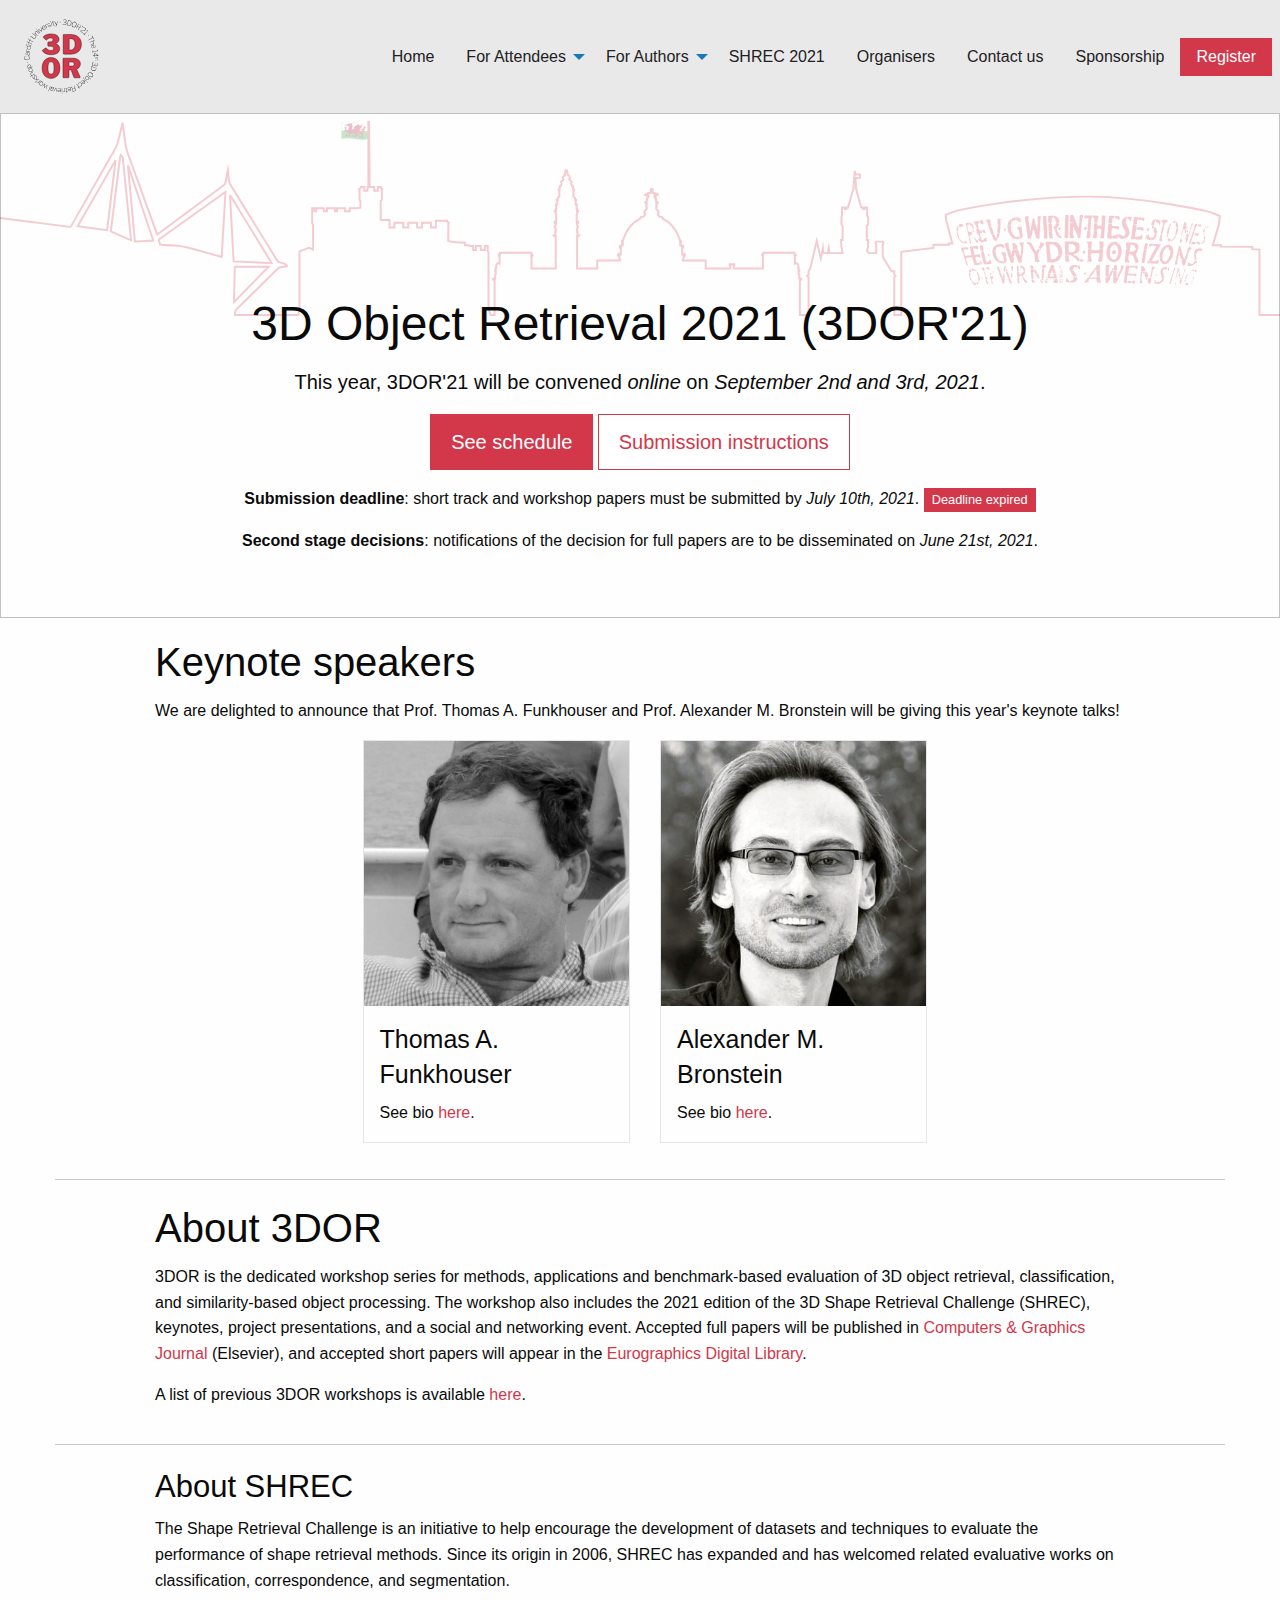
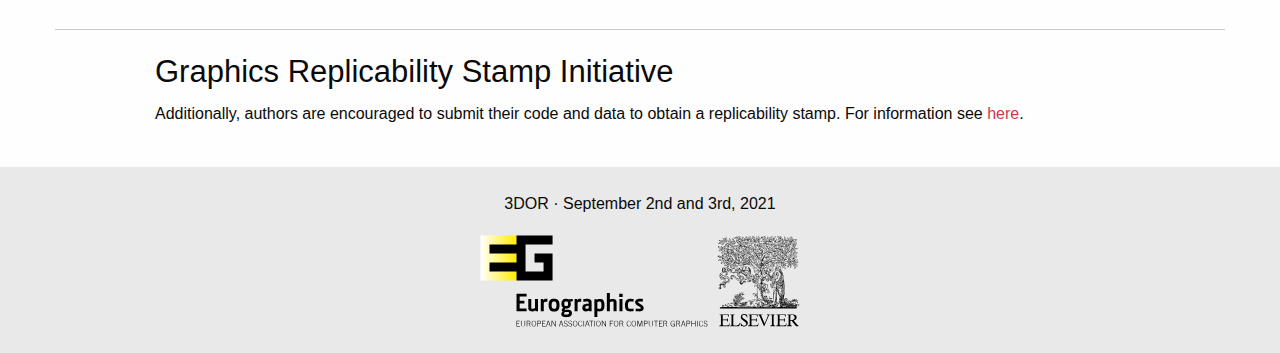
==== index.html @ fcc8c8f4 "Commit" ====
<!DOCTYPE html>
<html class="no-js" lang="en">
  <head>
    <meta charset="utf-8" />
    <meta name="viewport" content="width=device-width, initial-scale=1.0" />
    <title>3DOR 2021 | The 14th 3D Object Retrieval workshop</title>
    <meta name="description" content="The 3D Object Retrieval (3DOR) workshop is a geometry processing workshop series for methods, applications and benchmark-based evaluation of 3D object retrieval, classification, and similarity-based object processing.">
    <meta property="og:locale" content="en_GB" />
    <meta property="og:title" content="3DOR'21 | The 14th 3D Object Retrieval workshop" />
    <meta property="og:description" content="The 3D Object Retrieval (3DOR) workshop series is for methods, applications and benchmark-based evaluation of 3D object retrieval, classification, and similarity-based object processing." />
    <meta property="og:url" content="https://3dor2021.github.io/" />
    <meta property="og:image" content="https://3dor2021.github.io/assets/img/3DOR_opengraph.jpg" />
    <meta property="og:type" content="website" />
    <link rel=“canonical” href=“https://3dor2021.github.io/” />
    <link rel="stylesheet" href="assets/css/foundation.css">
    <link rel="stylesheet" href="assets/css/foundation-prototype.css">
    <link href='assets/css/foundation-icons.css' rel='stylesheet' type='text/css'>
    <link rel="stylesheet" href="assets/css/app.css">
    <link rel="icon" href="assets/img/3DOR_logo_favicon.png" sizes="192x192" />
  </head>
  <body>
    
    <!-- Navigation bar -->
    <div class="title-bar" data-responsive-toggle="mainNavigation" data-hide-for="medium">
      <div class="title-bar-left">
        <button class="menu-icon" type="button" data-toggle="mainNavigation"></button>
        <div class="title-bar-title">Menu</div>
      </div>
      <div class="title-bar-right">
        <img src="assets/img/3DOR_logo.svg" alt="3DOR logo" height="75" width="75" />
      </div>
    </div>
    
    <div class="top-bar" id="mainNavigation">
      <div class="top-bar-left">
        <ul class="menu vertical medium-horizontal">
          <li class="menu-text hide-for-small-only">
          	<img src="assets/img/3DOR_logo.svg" alt="3DOR logo" height="75" width="75" /> <!-- 3DOR 2021 Workshop -->
          </li>
        </ul>
      </div>
      <div class="top-bar-right">
        <ul class="dropdown menu vertical medium-horizontal" data-dropdown-menu>
        	<li><a href="./index.html">Home</a></li>
          <li><a href="#">For Attendees</a>
          <ul class="menu vertical">
            <li><a href="./keynotes.html">Keynotes</a></li>
            <li><a href="./attendee-fees.html">Attendee fees</a></li>
          </ul>
          </li>
          <li><a href="#">For Authors</a>
          <ul class="menu vertical">
            <li><a href="./dates.html">Important dates</a></li>
            <li><a href="./cfp.html">Call for papers</a></li>
            <li><a href="./submission.html">Submission instructions</a></li>
            <li><a href="./author-fees.html">Author fees</a></li>
          </ul>
          </li>
          <li><a href="http://www.shrec.net">SHREC 2021</a></li>
          <li><a href="./organisers.html">Organisers</a></li>
          <li><a href="./contacts.html">Contact us</a></li>
          <li><a href="./sponsorship.html">Sponsorship</a></li>
          <li class="highlight"><a href="https://forms.gle/RXBFT6sME8NfCoL36">Register</a></li>
        </ul>
      </div>
    </div>

    <div class="trim-bgimg">
      <img src = "assets/img/cityscape.svg" alt="" class="bgimg" style="opacity:0.25;"/>
    </div>
    <div class="callout large" id="banner" style="background:rgba(0,0,0,0);">
      <div class="row column text-center">
        <h1>3D Object Retrieval 2021 (3DOR'21)</h1>
        <!--<p class="lead"><i>December 29th, 2020</i> deadline for SHREC track proposals</p>-->
        <p class="lead">This year, 3DOR'21 will be convened <i>online</i> on <i>September 2nd and 3rd, 2021</i>.</p>
        <!--<a href="https://forms.gle/RXBFT6sME8NfCoL36" class="button large">Register</a>-->
        <a href="./dates.html" class="button large">See schedule</a>
        <a href="./submission.html" class="button large hollow" style="background:#fff">Submission instructions</a>
        <p><b>Submission deadline</b>: short track and workshop papers must be submitted by <i>July 10th, 2021</i>. <span class="label" id="countdown-timer"></span></p>
        <p><b>Second stage decisions</b>: notifications of the decision for full papers are to be disseminated on <i>June 21st, 2021</i>.</p>
      </div>
    </div>

    <div class="grid-container">
      <div class="grid-x grid-margin-x">
        <div class="medium-10 medium-offset-1 cell">
          <h2>Keynote speakers</h2>
          <p>We are delighted to announce that Prof. Thomas A. Funkhouser and Prof. Alexander M. Bronstein will be giving this year's keynote talks!</p>
        </div>
      </div>

      <div class="large-10 large-centered columns">
        <!--<div class="grid-x grid-margin-x small-up-2 medium-up-3 medium-8 medium-offset-3">-->
        <div class="grid-x grid-margin-x small-up-2 medium-up-3 medium-8 medium-offset-3 large-up-3 large-8 large-offset-3">
          <div class="cell">
            <div class="card">
              <img src="assets/img/thomas_funkhouser2_square.jpg">
              <div class="card-section">
              <h4>Thomas A. Funkhouser</h4>
              <p>See bio <a href="./keynotes.html#thomas_funkhouser">here</a>.</p>
              </div>
            </div>
          </div>

          <div class="cell">
            <div class="card">
              <img src="assets/img/alex_bronstein_square.jpg">
              <div class="card-section">
              <h4>Alexander M. Bronstein</h4>
              <p>See bio <a href="./keynotes.html#alex_bronstein">here</a>.</p>
              </div>
            </div>
          </div>
        </div>
      </div>
      <!--
      <div class="grid-x grid-margin-x">
        <div class="medium-10 medium-offset-1 cell">
          <h2>Keynote speakers</h2>
        </div>
      </div>
      
      <div class="grid-x grid-margin-x small-up-2 medium-up-3 medium-10 medium-offset-1">
        <div class="cell">
          <div class="card">
            <img src="assets/img/alex_bronstein.jpg">
            <div class="card-section">
            <h4>This is a row of cards.</h4>
              <p>This row of cards is embedded in an X-Y Block Grid.</p>
            </div>
          </div>
        </div>
        <div class="cell">
          <div class="card">
            <img src="assets/img/alex_bronstein.jpg">
            <div class="card-section">
              <h4>This is a card.</h4>
              <p>It has an easy to override visual style, and is appropriately subdued.</p>
            </div>
          </div>
        </div>
      </div>
    -->
    </div>

    <article class="grid-container">
      <hr>
      <div class="grid-x grid-margin-x">
        <div class="medium-10 medium-offset-1 cell">
          <h2>About 3DOR</h2>
          <p>3DOR is the dedicated workshop series for methods, applications and benchmark-based evaluation of 3D object retrieval, classification, and similarity-based object processing. The workshop also includes the 2021 edition of the 3D Shape Retrieval Challenge (SHREC), keynotes, project presentations, and a social and networking event. Accepted full papers will be published in <a href="https://www.journals.elsevier.com/computers-and-graphics" target="_blank">Computers &amp; Graphics Journal</a> (Elsevier), and accepted short papers will appear in the <a href="https://diglib.eg.org/handle/10.2312/307" target="_blank">Eurographics Digital Library</a>.</p>
          <p>A list of previous 3DOR workshops is available <a href="./previous-events.html">here</a>.</p>
        </div>
      </div>
      <hr>

      <div class="grid-x grid-margin-x">
        <div class="medium-10 medium-offset-1 cell">
          <h3>About SHREC</h3>
          <p>The Shape Retrieval Challenge is an initiative to help encourage the development of datasets and techniques to evaluate the performance of shape retrieval methods. Since its origin in 2006, SHREC has expanded and has welcomed related evaluative works on classification, correspondence, and segmentation.</p>
        </div>
      </div>
      <hr>

      <div class="grid-x grid-margin-x">
        <div class="medium-10 medium-offset-1 cell">
          <h3>Graphics Replicability Stamp Initiative</h3>
          <p>Additionally, authors are encouraged to submit their code and data to obtain a replicability stamp. For information see <a href="http://www.replicabilitystamp.org/" target="_blank">here</a>.</p>
        </div>
      </div>

    </article>

    <footer>
      <div class="grid-container">
        <div class="grid-x grid-margin-x">
          <div class="medium-10 medium-offset-1 cell text-center">
            <p>3DOR &middot; September 2nd and 3rd, 2021</p>
          </div>
        </div>

        <div class="grid-x grid-margin-x">
          <div class="medium-10 medium-offset-1 cell text-center">
            <img src="assets/img/EG_logo.svg" alt="Eurographics logo" style="height:6em" />
            <img src="assets/img/Elsevier_logo.svg" alt="Elsevier logo" style="height:6em;" />
          </div>
        </div>
      </div>
    </footer>

  <!-- footer scripts -->
  <script src="assets/js/countdown.js"></script>
	<script src="https://code.jquery.com/jquery-2.1.4.min.js"></script>
	<script src="assets/js/foundation.js"></script>
	<script>
	  $(document).foundation();
	</script>
  </body>
</html>
---- assets/css/app.css ----
:root {
    --primary-red:#d3374a;
    --secondary-dark-red:#a92c3b;
    --primary-grey:#d3d3d2;
    --primary-dark:#22211f;
    --primary-light:#ffffff;
    --greyscale-1:#e9e9e9;
    --greyscale-2:#d0d0cf;
    --greyscale-3:#bcbbbb;
    --greyscale-4:#91908f;
    --greyscale-5:#7a7978;
    --greyscale-6:#666564;
    --greyscale-7:#373736;
    --greyscale-8:#22211f;
}

.top-bar, .top-bar ul {
	background-color: var(--greyscale-1); /*#e6e6e6*/
}

.title-bar {
	background: var(--greyscale-1); /*0a0a0a*/
  color: var(--primary-dark);
}

.menu-icon::after {
  background: var(--primary-dark);
  box-shadow: 0 7px 0 var(--primary-dark), 0 14px 0 var(--primary-dark);
  -webkit-box-shadow: 0 7px 0 var(--primary-dark), 0 14px 0 var(--primary-dark);
}

.menu-icon:hover::after {
  background: var(--primary-dark);
  box-shadow: 0 7px 0 var(--primary-dark), 0 14px 0 var(--primary-dark);
  -webkit-box-shadow: 0 7px 0 var(--primary-dark), 0 14px 0 var(--primary-dark);
}
.button, .button.disabled, .button[disabled], .button.disabled:hover, .button[disabled]:hover, .button.disabled:focus, .button[disabled]:focus {
  background-color: var(--primary-red);
  color: var(--primary-light);
}
.button:hover, .button:focus {
  background-color: var(--secondary-dark-red);
  color: var(--primary-light);
}
.button.hollow, .button.hollow.disabled, .button.hollow[disabled], .button.hollow.disabled:hover, .button.hollow[disabled]:hover, .button.hollow.disabled:focus, .button.hollow[disabled]:focus {
  border: 1px solid var(--primary-red);
  color: var(--primary-red);
}

.button.hollow:hover, .button.hollow:focus {
  border-color: var(--secondary-dark-red);
  color: var(--secondary-dark-red);
}

.menu .highlight > a {
  background-color: var(--primary-red);
  color: var(--primary-light);
}

.menu .highlight > a:hover, a:focus {
  background-color: var(--secondary-dark-red);
  color: var(--primary-light);
}

a {
  color: var(--primary-red);
}

a:hover, a:focus {
  color: var(--secondary-dark-red);;
}

.menu a {
	color: var(--primary-dark);
  transition: background-color 0.25s ease-out, color 0.25s ease-out;
}

.menu a:hover, a:focus {
  background-color: var(--greyscale-2);
  color: var(--primary-dark);
}

.dropdown.menu.vertical > li.opens-left > a::after {
  left: auto;
  right: 5px;
}
.dropdown.menu.vertical > li > a::after {
  right: 5px;
}

footer {
  background-color: var(--greyscale-1);
  padding: 1.5em 0;
  margin-top: 1.5em;
}

.label {
  background-color: var(--primary-red);
  color: var(--primary-light);
}

/* Home banner image */
.bgimg {
  width: 150%;
  max-width: 150%;
}

.trim-bgimg {
  position: absolute;
  max-width: 100%;
  width: 100%;
  height: auto;
  overflow: hidden;
}

@media print, screen and (min-width: 40em) { /* Medium device */
  .bgimg {
    width: 120%;
    max-width: 120%;
  }

  #banner {
    padding-top: 9rem;
  }
}

@media print, screen and (min-width: 64em) { /* Large device */
  .bgimg {
    width: 100%;
    max-width: 100%;
  }
  #banner {
    padding-top: 11rem;
  }
}

@media print, screen and (min-width: 110em) { /* Max device */
  .bgimg {
    display: block;
    width: 74rem;
    max-width: 74rem;
    margin-left: auto;
    margin-right: auto;
  }
  .trim-bgimg {
    width: 100%;
    max-width: 100%;
  }
}
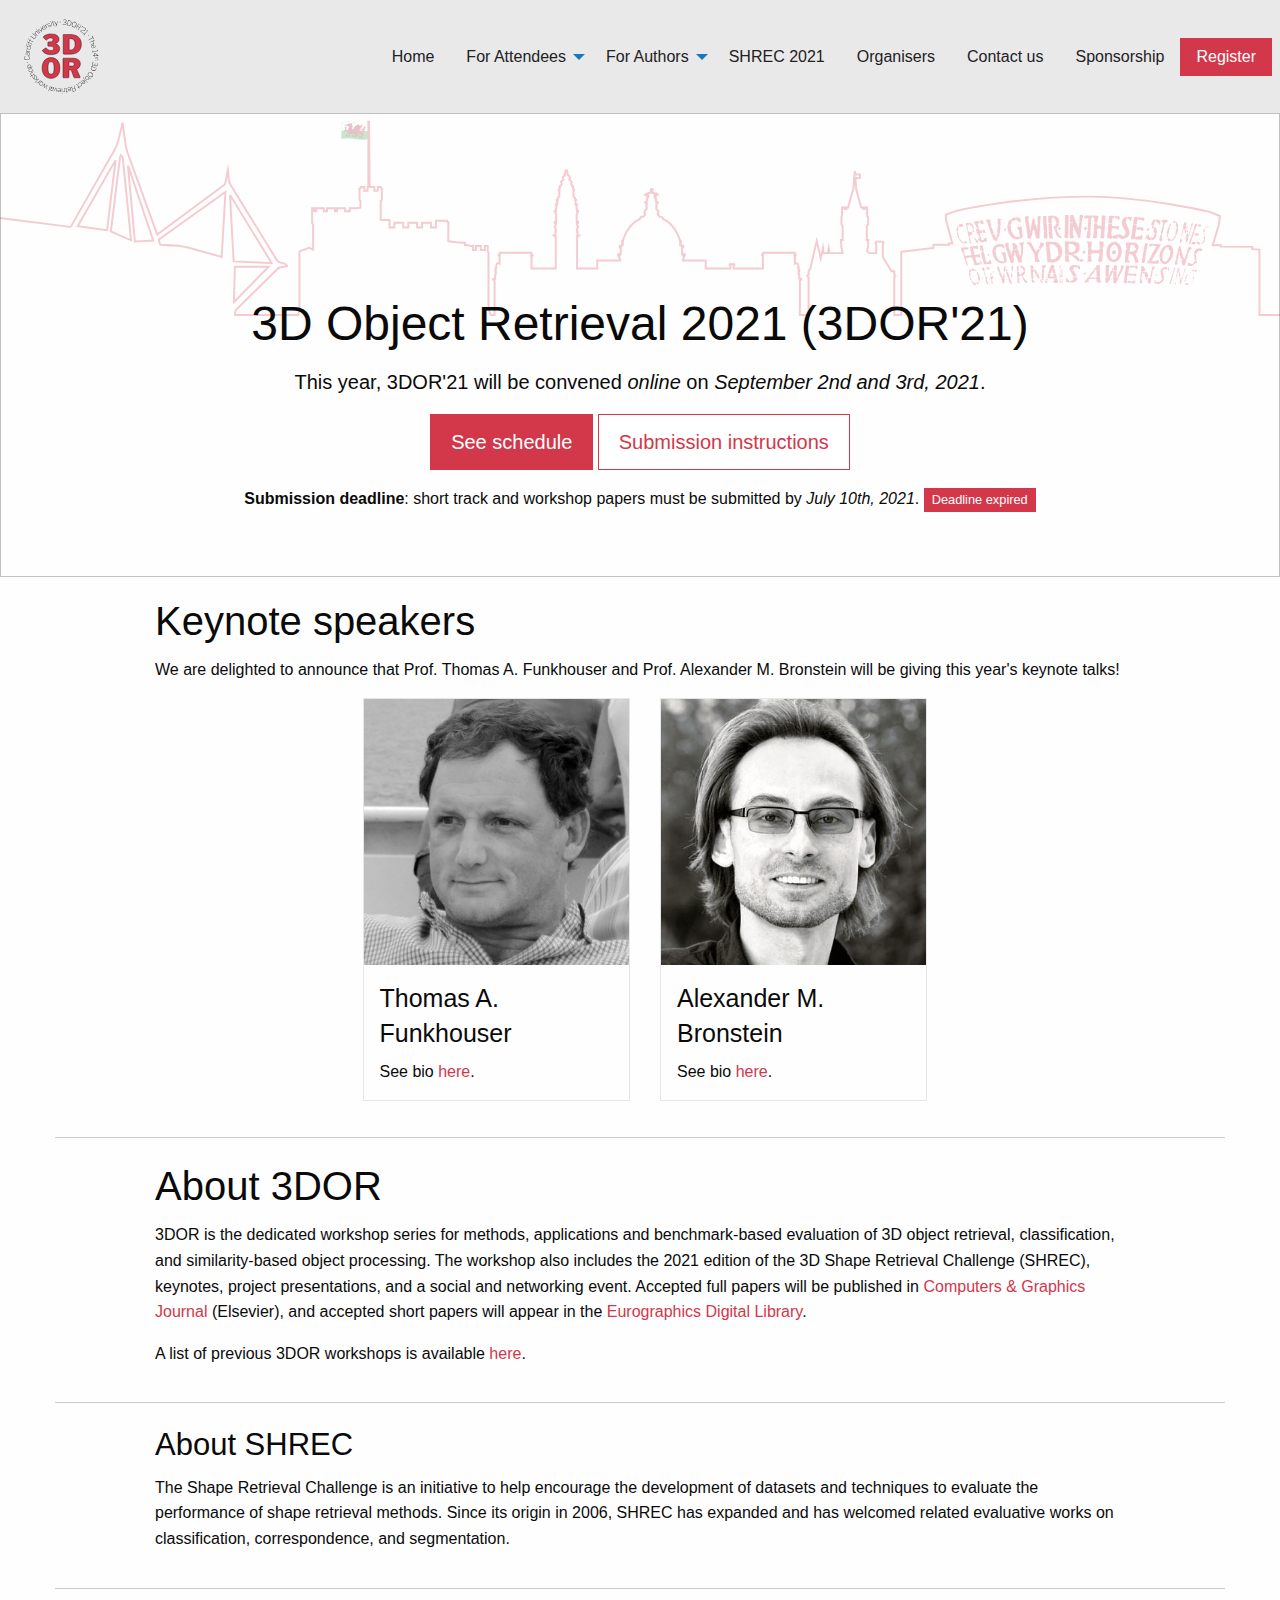
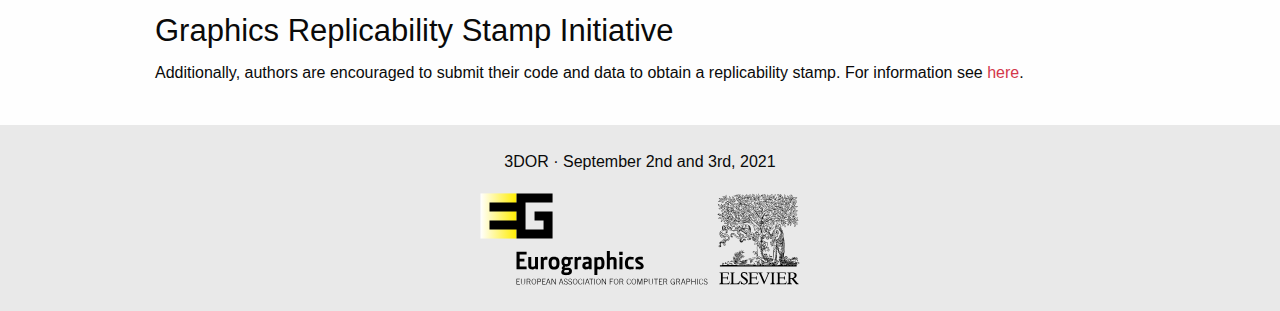
==== commit 770ac5cd: "Commit" ====
--- a/index.html
+++ b/index.html
@@ -77,7 +77,6 @@
         <a href="./dates.html" class="button large">See schedule</a>
         <a href="./submission.html" class="button large hollow" style="background:#fff">Submission instructions</a>
         <p><b>Submission deadline</b>: short track and workshop papers must be submitted by <i>July 10th, 2021</i>. <span class="label" id="countdown-timer"></span></p>
-        <p><b>Second stage decisions</b>: notifications of the decision for full papers are to be disseminated on <i>June 21st, 2021</i>.</p>
       </div>
     </div>
 
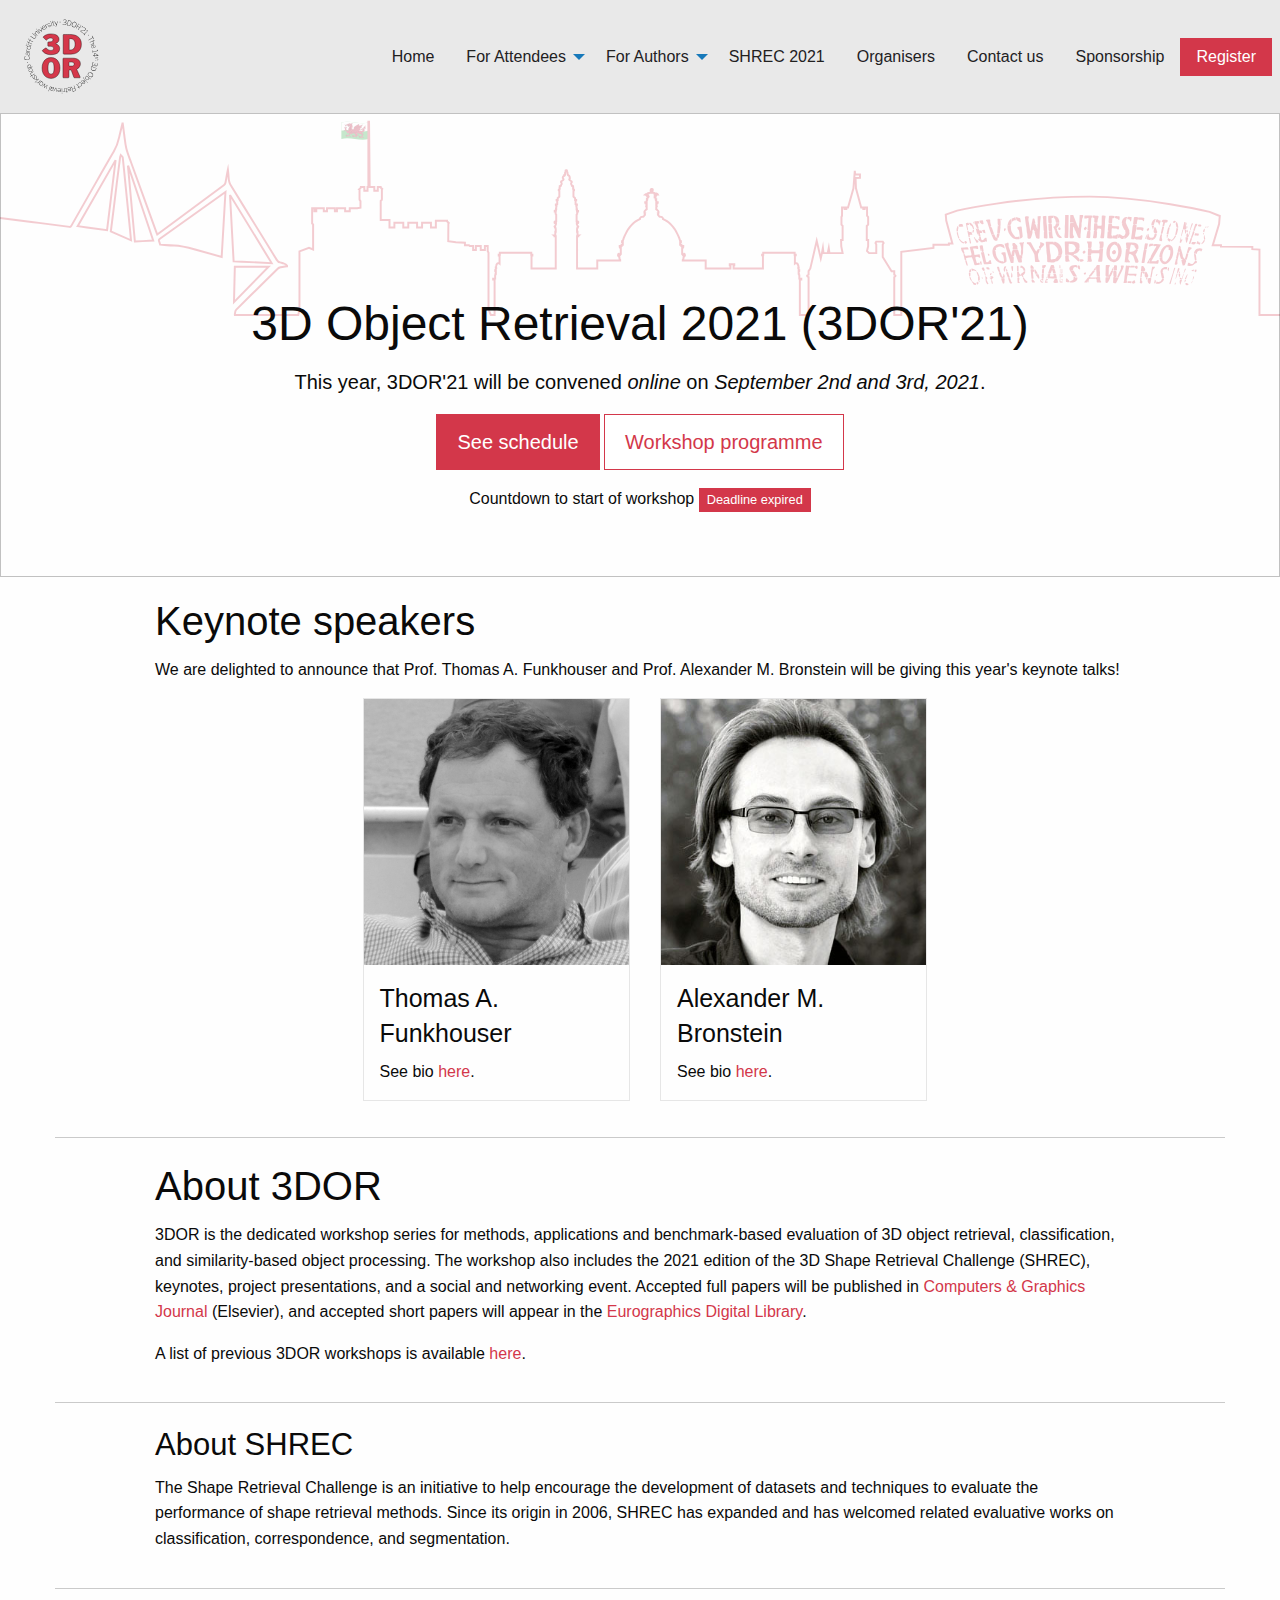
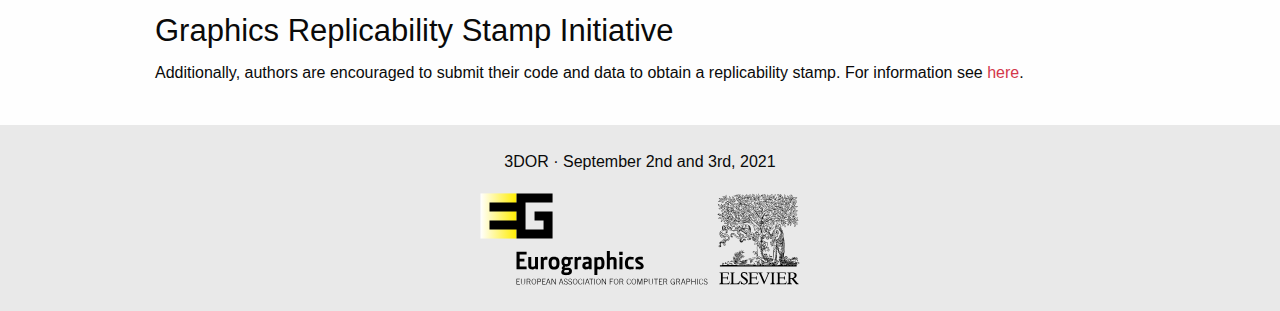
==== commit f6cc351b: "Commit" ====
--- a/index.html
+++ b/index.html
@@ -44,6 +44,7 @@
         	<li><a href="./index.html">Home</a></li>
           <li><a href="#">For Attendees</a>
           <ul class="menu vertical">
+            <li><a href="./programme.html">Programme</a></li>
             <li><a href="./keynotes.html">Keynotes</a></li>
             <li><a href="./attendee-fees.html">Attendee fees</a></li>
           </ul>
@@ -75,8 +76,8 @@
         <p class="lead">This year, 3DOR'21 will be convened <i>online</i> on <i>September 2nd and 3rd, 2021</i>.</p>
         <!--<a href="https://forms.gle/RXBFT6sME8NfCoL36" class="button large">Register</a>-->
         <a href="./dates.html" class="button large">See schedule</a>
-        <a href="./submission.html" class="button large hollow" style="background:#fff">Submission instructions</a>
-        <p><b>Submission deadline</b>: short track and workshop papers must be submitted by <i>July 10th, 2021</i>. <span class="label" id="countdown-timer"></span></p>
+        <a href="./programme.html" class="button large hollow" style="background:#fff">Workshop programme</a>
+        <p>Countdown to start of workshop <span class="label" id="countdown-timer"></span></p>
       </div>
     </div>
 
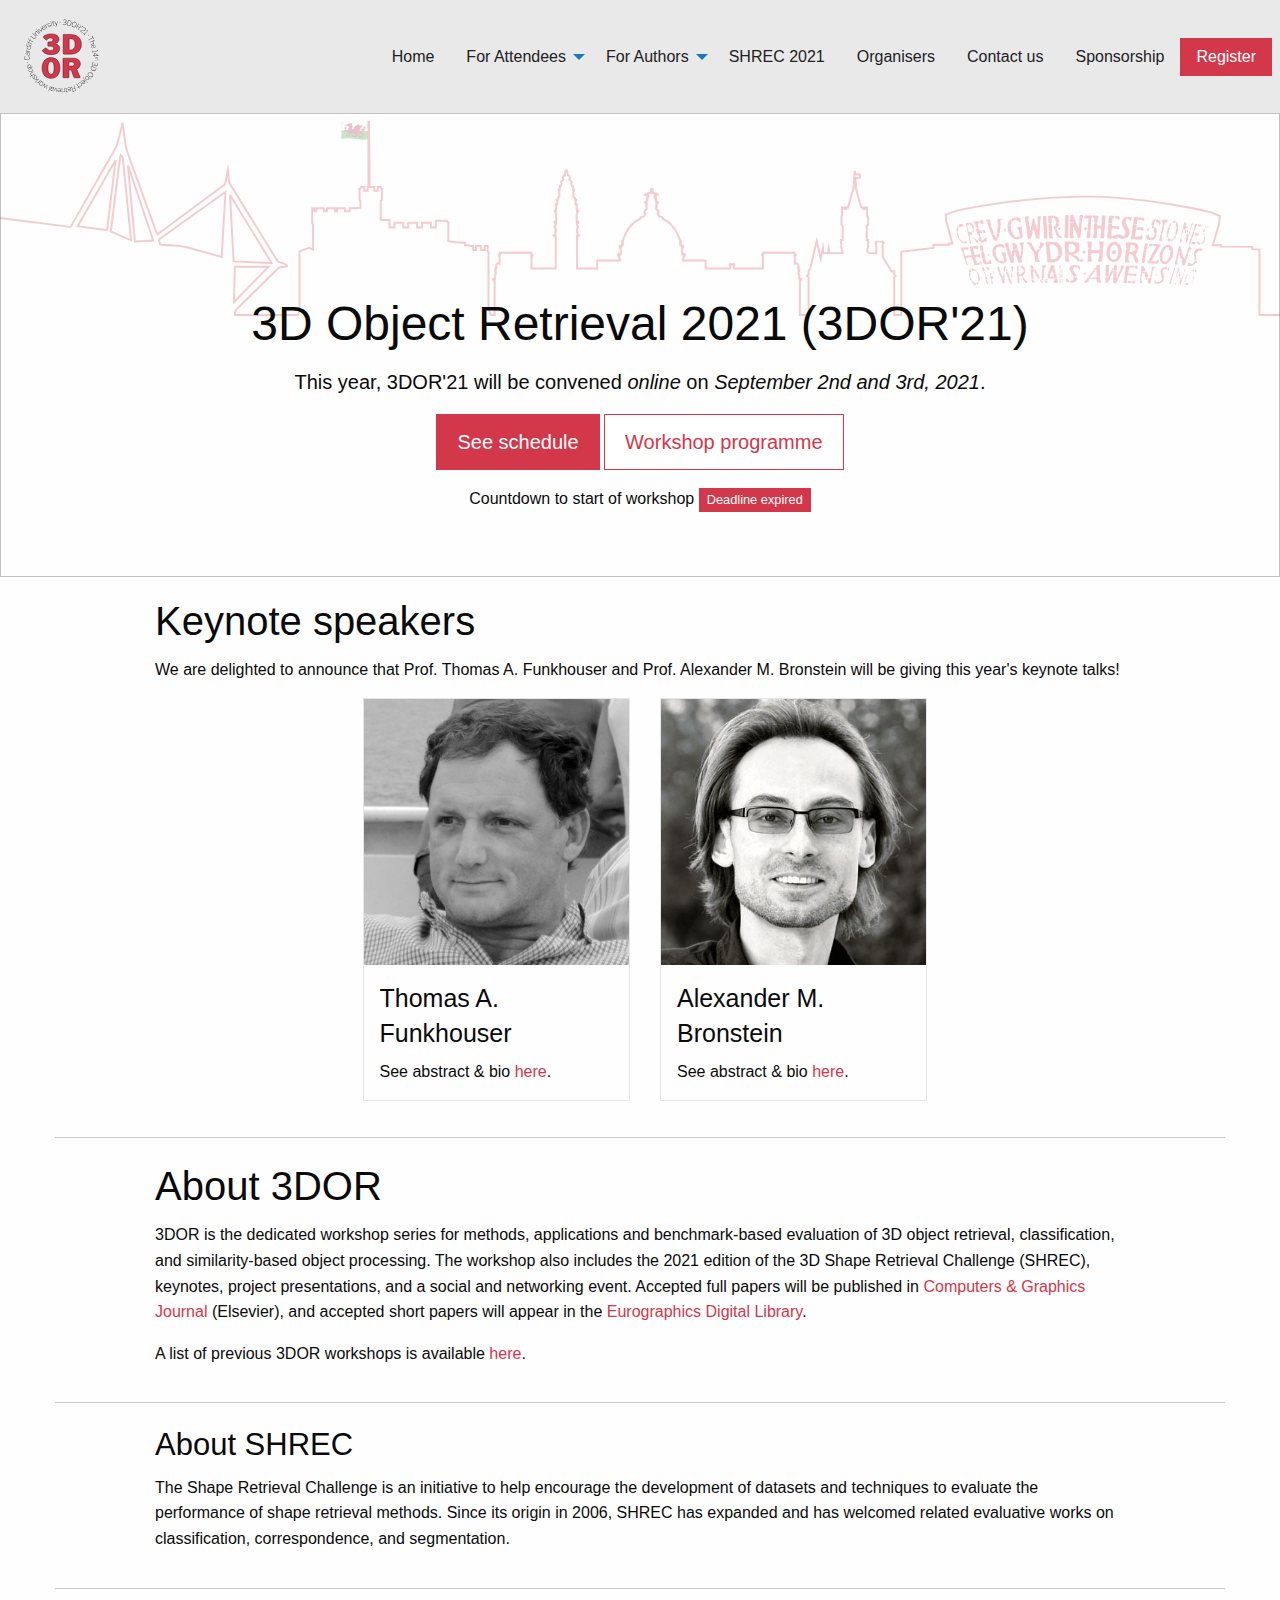
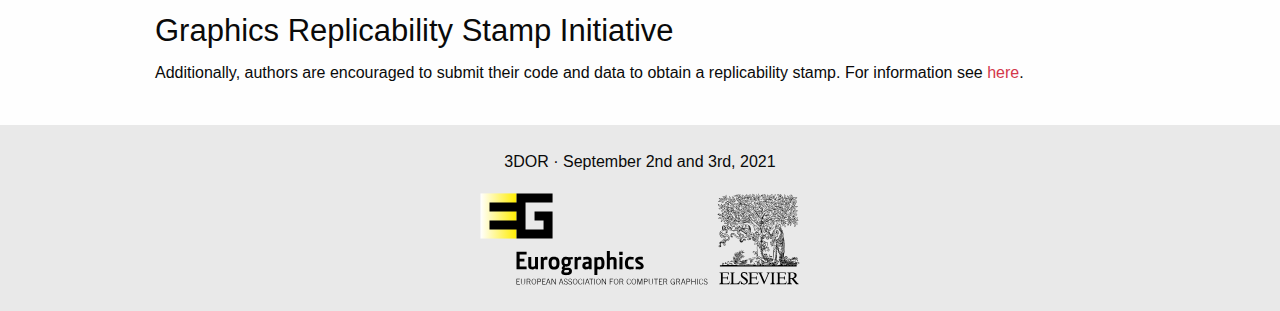
==== commit 80423e70: "Commit" ====
--- a/index.html
+++ b/index.html
@@ -97,7 +97,7 @@
               <img src="assets/img/thomas_funkhouser2_square.jpg">
               <div class="card-section">
               <h4>Thomas A. Funkhouser</h4>
-              <p>See bio <a href="./keynotes.html#thomas_funkhouser">here</a>.</p>
+              <p>See abstract &amp; bio <a href="./keynotes.html#thomas_funkhouser">here</a>.</p>
               </div>
             </div>
           </div>
@@ -107,7 +107,7 @@
               <img src="assets/img/alex_bronstein_square.jpg">
               <div class="card-section">
               <h4>Alexander M. Bronstein</h4>
-              <p>See bio <a href="./keynotes.html#alex_bronstein">here</a>.</p>
+              <p>See abstract &amp; bio <a href="./keynotes.html#alex_bronstein">here</a>.</p>
               </div>
             </div>
           </div>
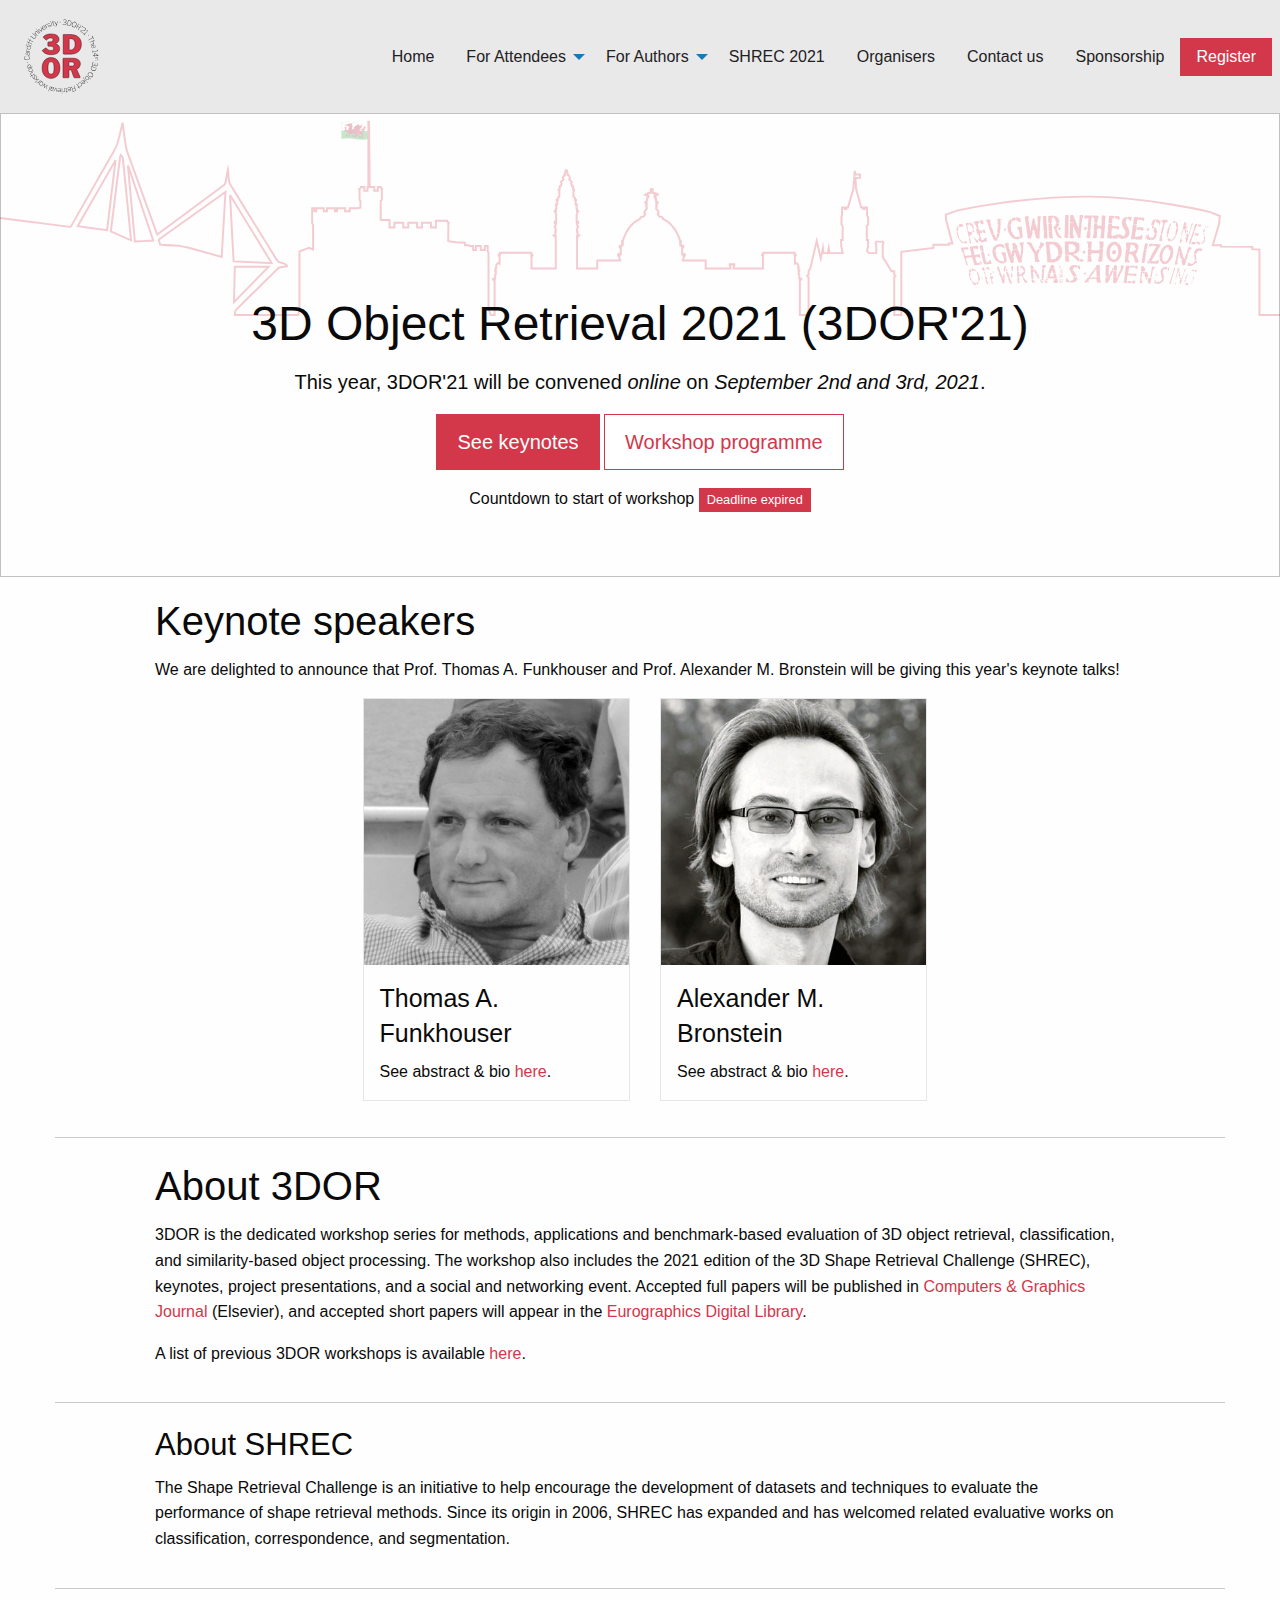
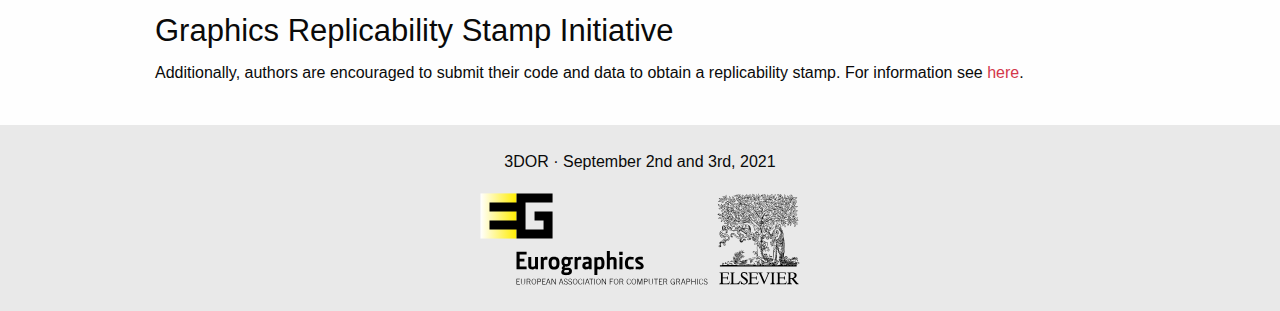
==== commit 9bfb303c: "Commit" ====
--- a/index.html
+++ b/index.html
@@ -75,7 +75,7 @@
         <!--<p class="lead"><i>December 29th, 2020</i> deadline for SHREC track proposals</p>-->
         <p class="lead">This year, 3DOR'21 will be convened <i>online</i> on <i>September 2nd and 3rd, 2021</i>.</p>
         <!--<a href="https://forms.gle/RXBFT6sME8NfCoL36" class="button large">Register</a>-->
-        <a href="./dates.html" class="button large">See schedule</a>
+        <a href="./keynotes.html" class="button large">See keynotes</a>
         <a href="./programme.html" class="button large hollow" style="background:#fff">Workshop programme</a>
         <p>Countdown to start of workshop <span class="label" id="countdown-timer"></span></p>
       </div>
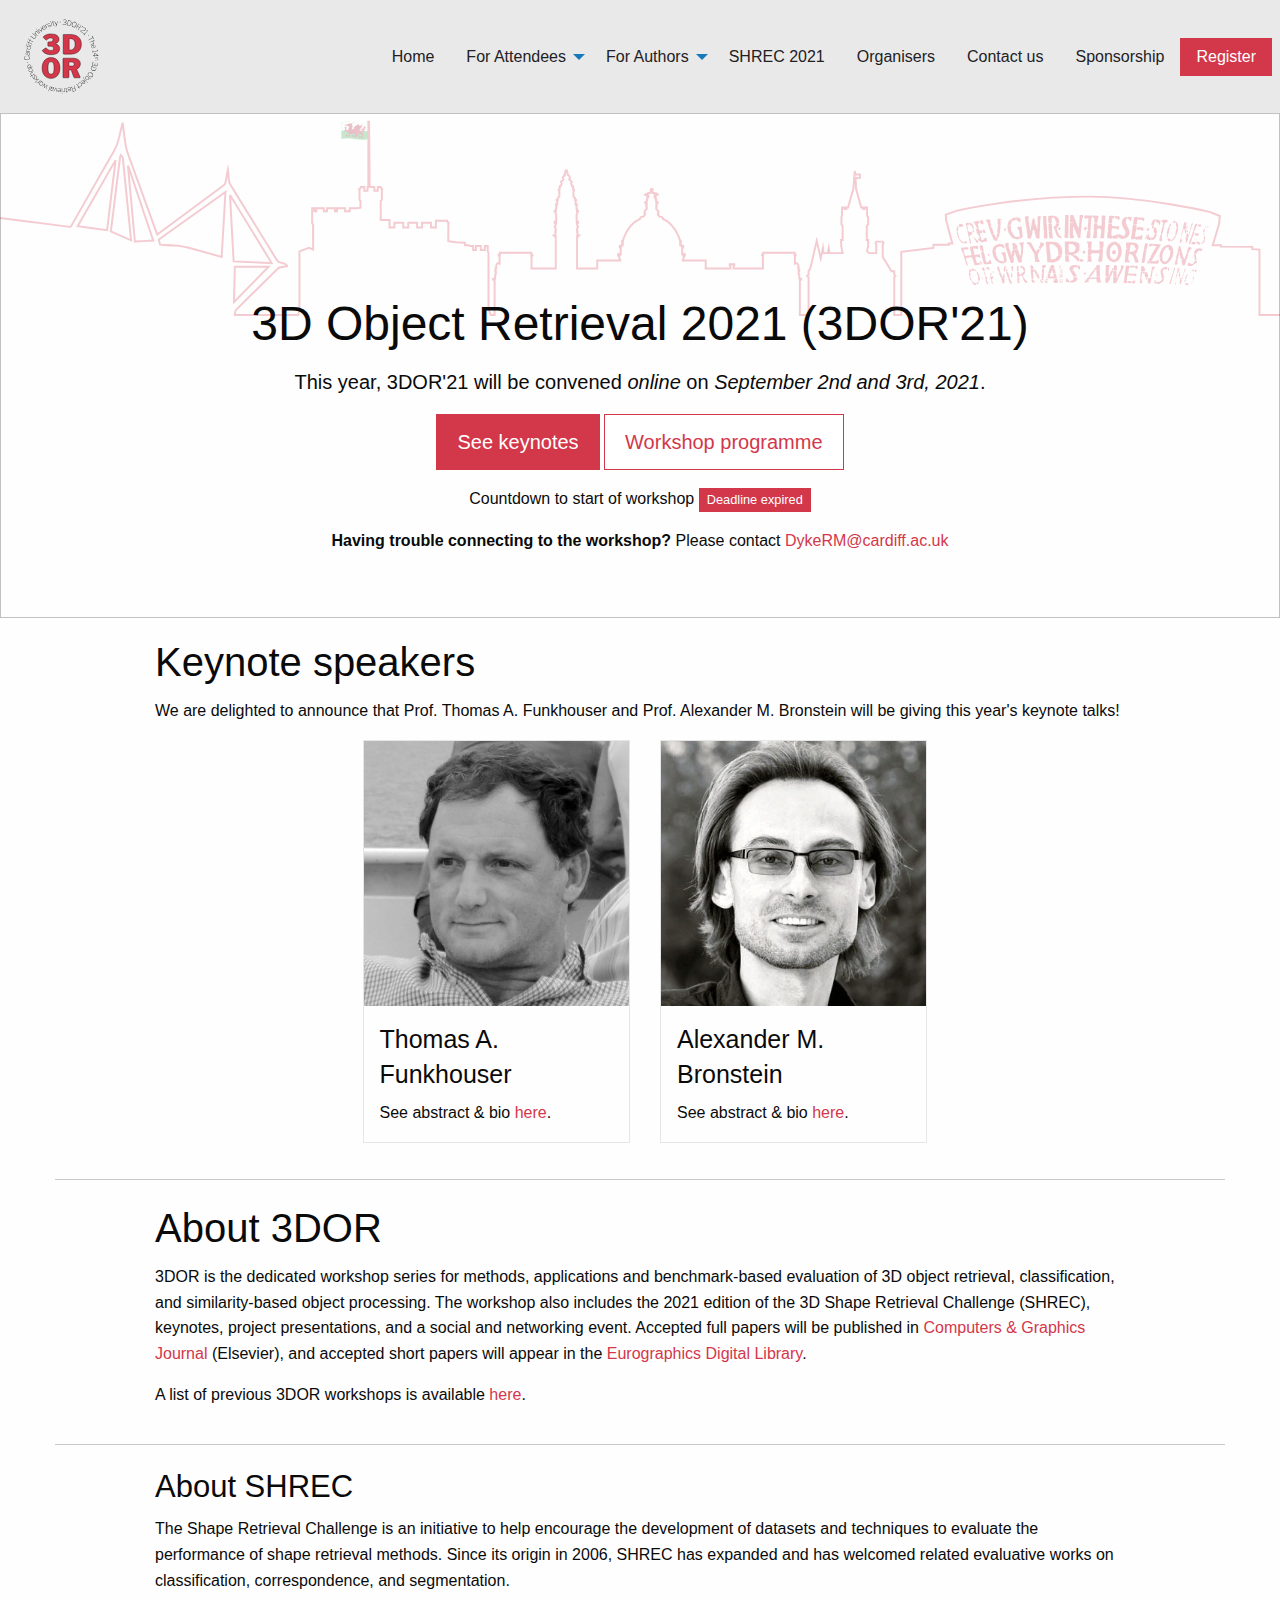
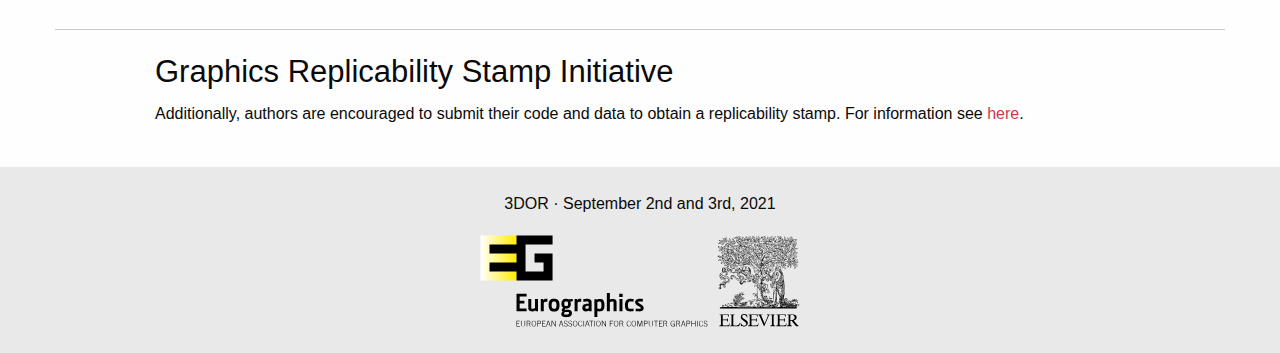
==== commit d273b3c7: "Commit" ====
--- a/index.html
+++ b/index.html
@@ -78,6 +78,7 @@
         <a href="./keynotes.html" class="button large">See keynotes</a>
         <a href="./programme.html" class="button large hollow" style="background:#fff">Workshop programme</a>
         <p>Countdown to start of workshop <span class="label" id="countdown-timer"></span></p>
+        <p><b>Having trouble connecting to the workshop?</b> Please contact <a href="mailto:DykeRM@cardiff.ac.uk">DykeRM@cardiff.ac.uk</a></p>
       </div>
     </div>
 
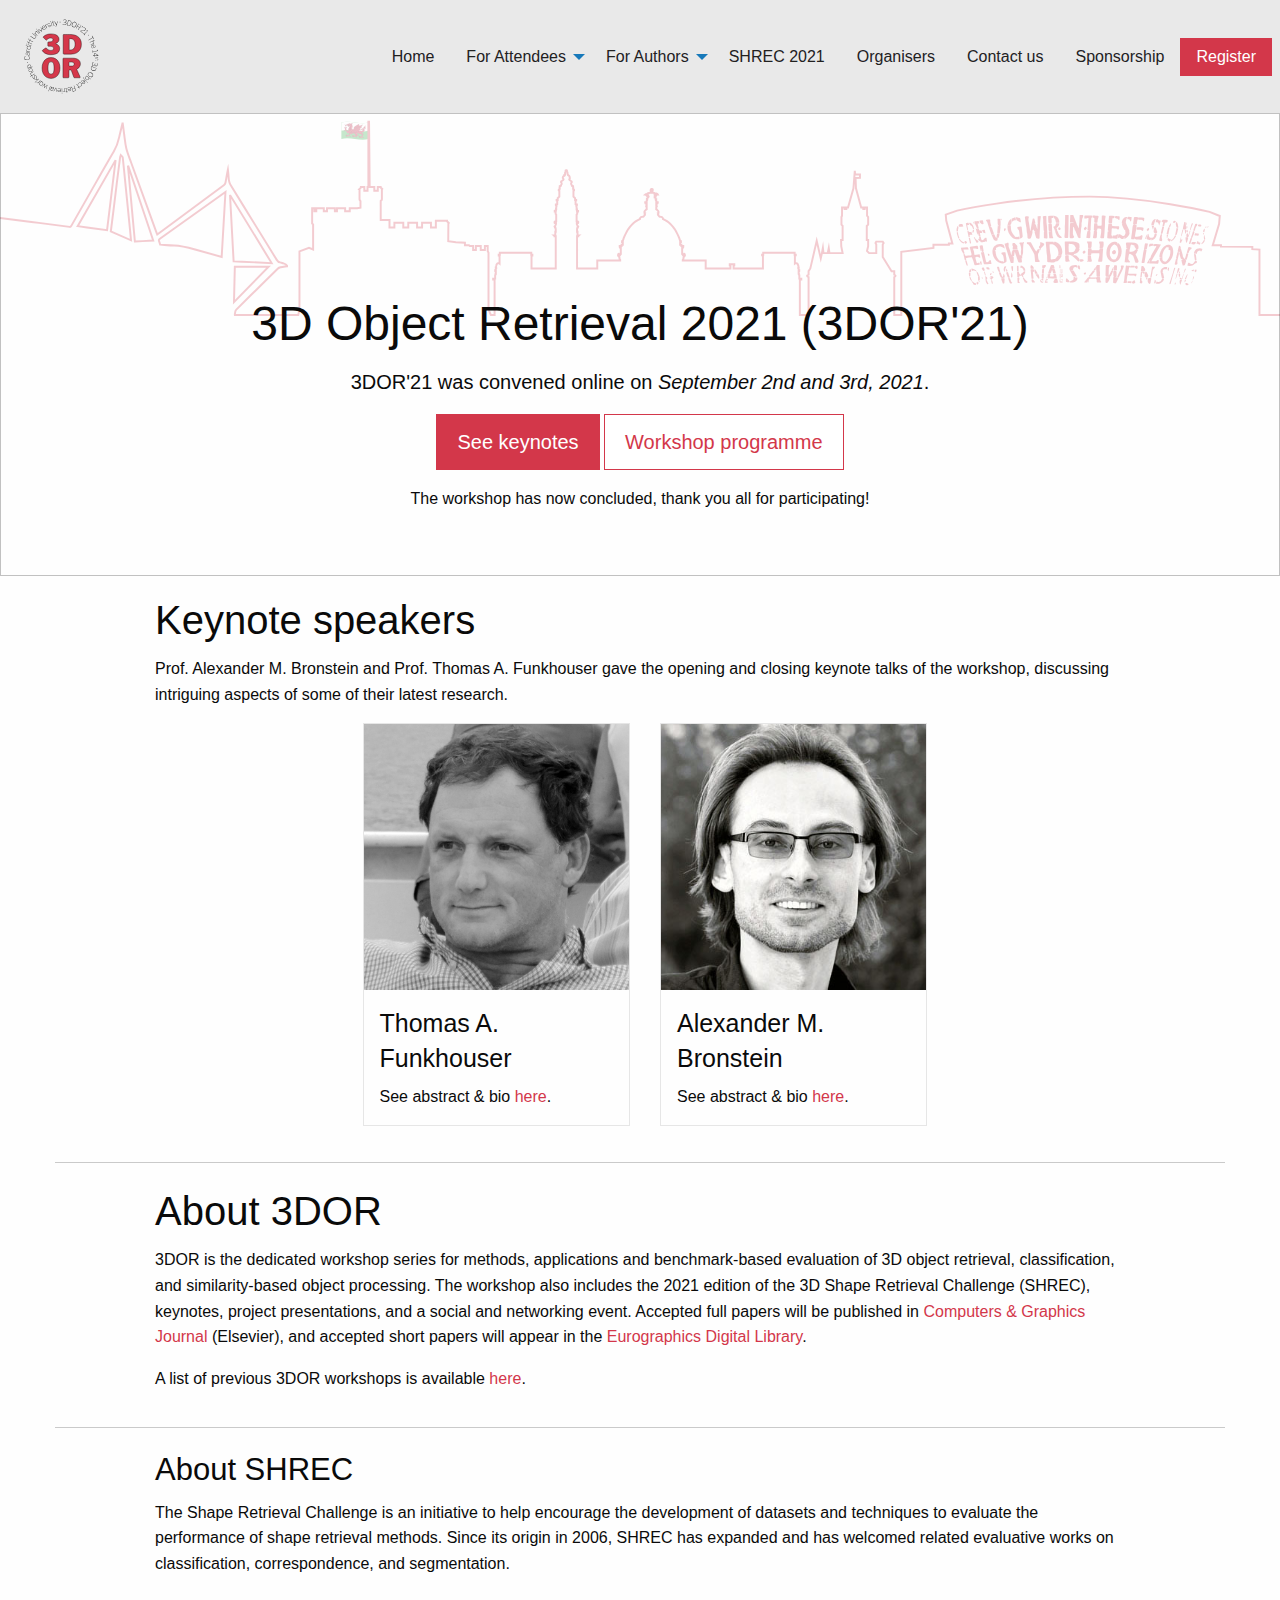
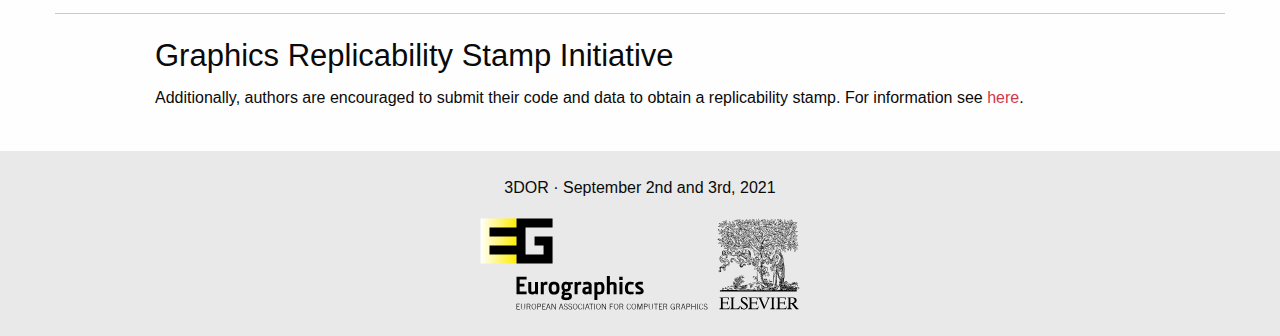
==== commit 924b393d: "Commit" ====
--- a/index.html
+++ b/index.html
@@ -73,12 +73,12 @@
       <div class="row column text-center">
         <h1>3D Object Retrieval 2021 (3DOR'21)</h1>
         <!--<p class="lead"><i>December 29th, 2020</i> deadline for SHREC track proposals</p>-->
-        <p class="lead">This year, 3DOR'21 will be convened <i>online</i> on <i>September 2nd and 3rd, 2021</i>.</p>
+        <p class="lead">3DOR'21 was convened online on <i>September 2nd and 3rd, 2021</i>.</p>
         <!--<a href="https://forms.gle/RXBFT6sME8NfCoL36" class="button large">Register</a>-->
         <a href="./keynotes.html" class="button large">See keynotes</a>
         <a href="./programme.html" class="button large hollow" style="background:#fff">Workshop programme</a>
-        <p>Countdown to start of workshop <span class="label" id="countdown-timer"></span></p>
-        <p><b>Having trouble connecting to the workshop?</b> Please contact <a href="mailto:DykeRM@cardiff.ac.uk">DykeRM@cardiff.ac.uk</a></p>
+        <!--<p>Countdown to start of workshop <span class="label" id="countdown-timer"></span></p>-->
+        <p>The workshop has now concluded, thank you all for participating!</p>
       </div>
     </div>
 
@@ -86,7 +86,7 @@
       <div class="grid-x grid-margin-x">
         <div class="medium-10 medium-offset-1 cell">
           <h2>Keynote speakers</h2>
-          <p>We are delighted to announce that Prof. Thomas A. Funkhouser and Prof. Alexander M. Bronstein will be giving this year's keynote talks!</p>
+          <p>Prof. Alexander M. Bronstein and Prof. Thomas A. Funkhouser gave the opening and closing keynote talks of the workshop, discussing intriguing aspects of some of their latest research.</p>
         </div>
       </div>
 
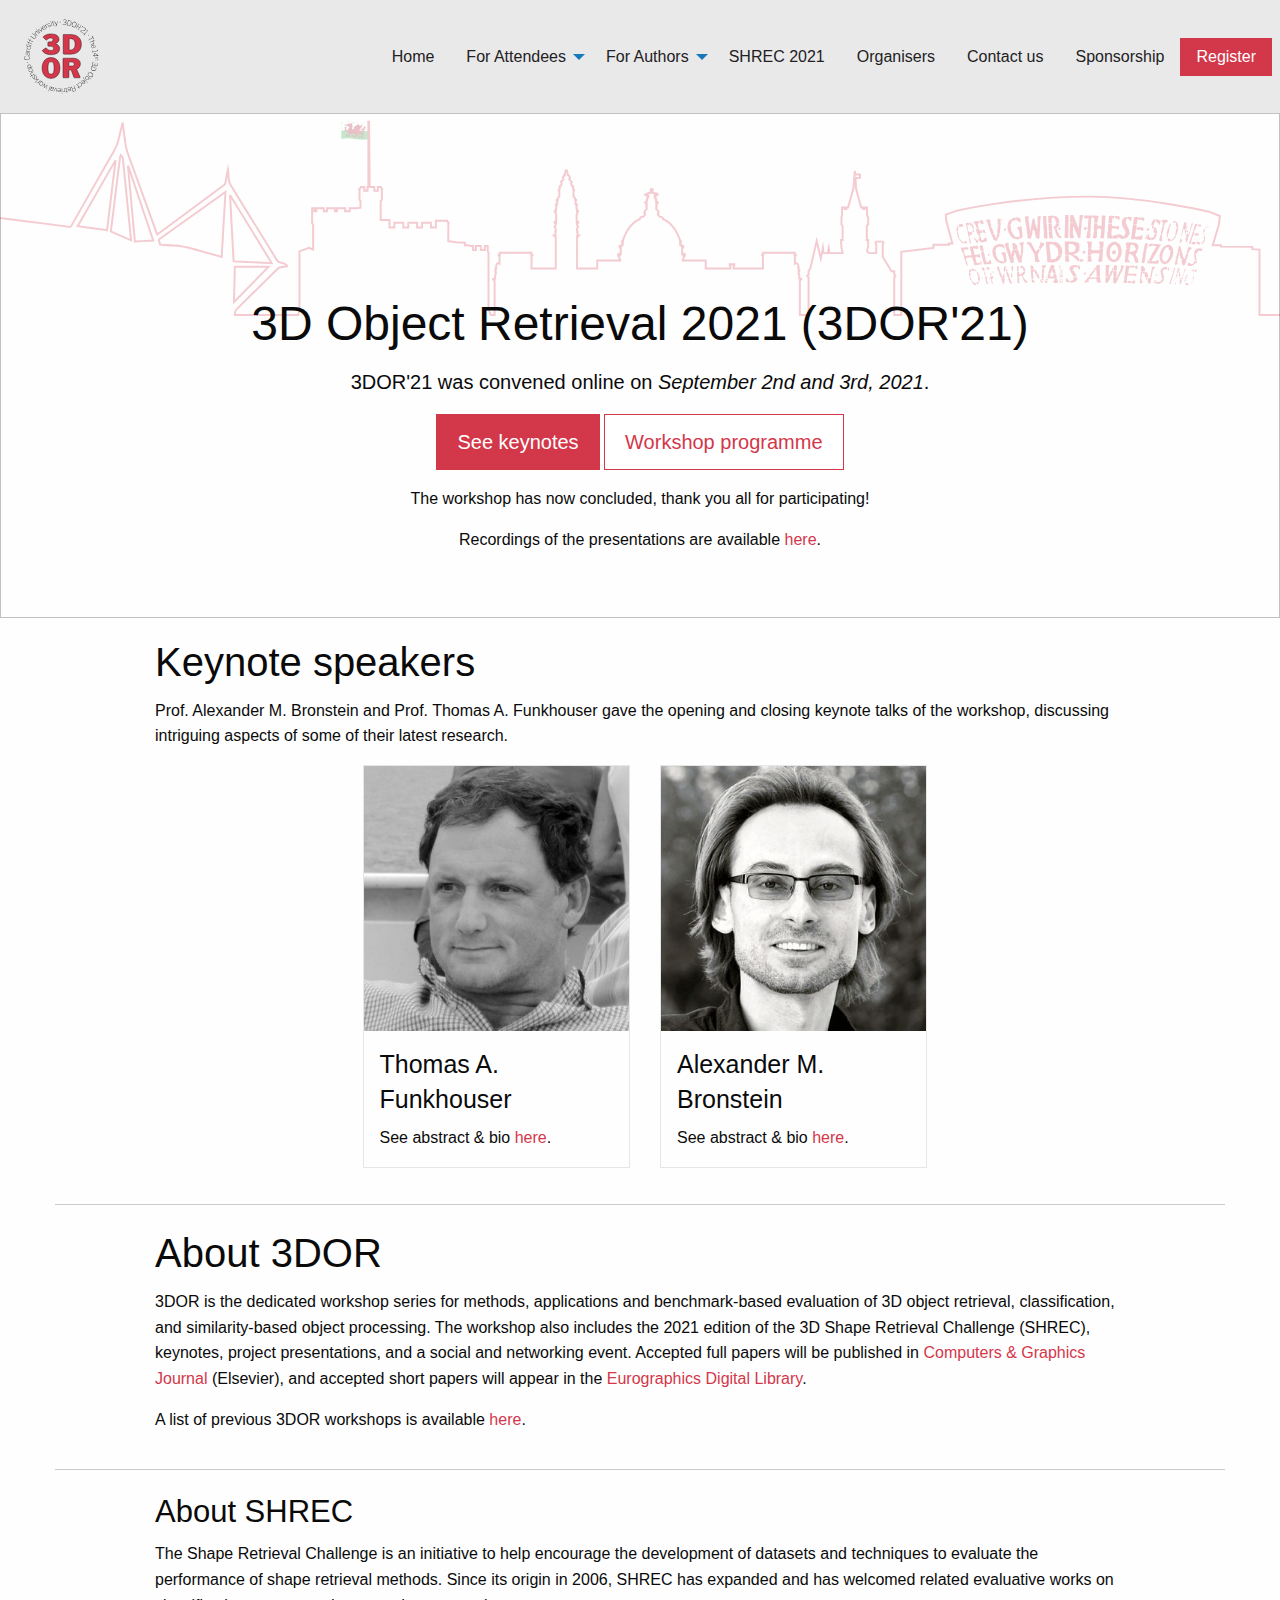
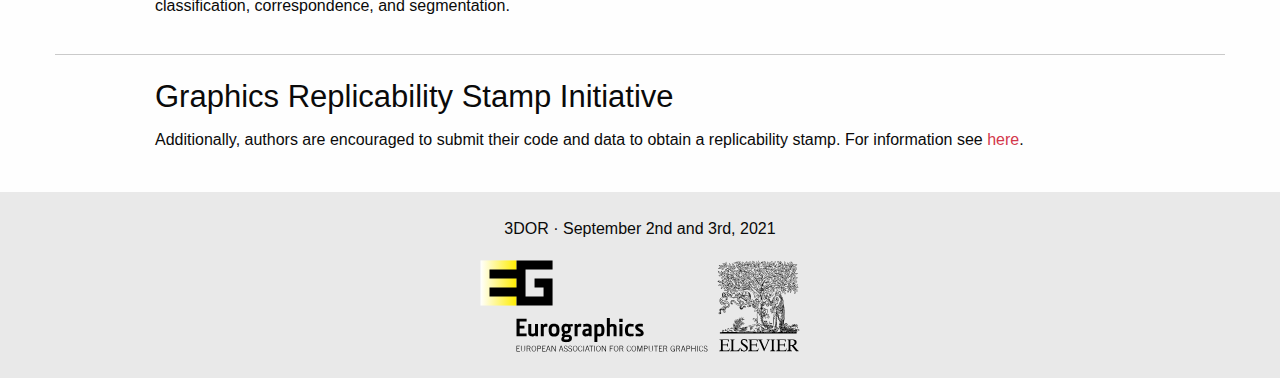
==== commit feb8393a: "Commit" ====
--- a/index.html
+++ b/index.html
@@ -47,6 +47,7 @@
             <li><a href="./programme.html">Programme</a></li>
             <li><a href="./keynotes.html">Keynotes</a></li>
             <li><a href="./attendee-fees.html">Attendee fees</a></li>
+            <li><a href="./previous-events.html">Previous events</a></li>
           </ul>
           </li>
           <li><a href="#">For Authors</a>
@@ -79,6 +80,7 @@
         <a href="./programme.html" class="button large hollow" style="background:#fff">Workshop programme</a>
         <!--<p>Countdown to start of workshop <span class="label" id="countdown-timer"></span></p>-->
         <p>The workshop has now concluded, thank you all for participating!</p>
+        <p>Recordings of the presentations are available <a href="./programme.html">here</a>.</p>
       </div>
     </div>
 
--- a/assets/css/app.css
+++ b/assets/css/app.css
@@ -113,6 +113,15 @@
   overflow: hidden;
 }
 
+.yt-video {
+  display: none;
+  float: right;
+}
+
+.yt-link {
+  display: block;
+}
+
 @media print, screen and (min-width: 40em) { /* Medium device */
   .bgimg {
     width: 120%;
@@ -121,6 +130,10 @@
 
   #banner {
     padding-top: 9rem;
+  }
+
+  .yt-link {
+    display: block;
   }
 }
 
@@ -131,6 +144,16 @@
   }
   #banner {
     padding-top: 11rem;
+  }
+
+  .yt-video {
+    width: 192;
+    height: 108;
+    display: block;
+  }
+
+  .yt-link {
+    display: none;
   }
 }
 
@@ -146,4 +169,14 @@
     width: 100%;
     max-width: 100%;
   }
+
+  .yt-video {
+    width: 256;
+    height: 144;
+    display: block;
+  }
+
+  .yt-link {
+    display: none;
+  }
 }